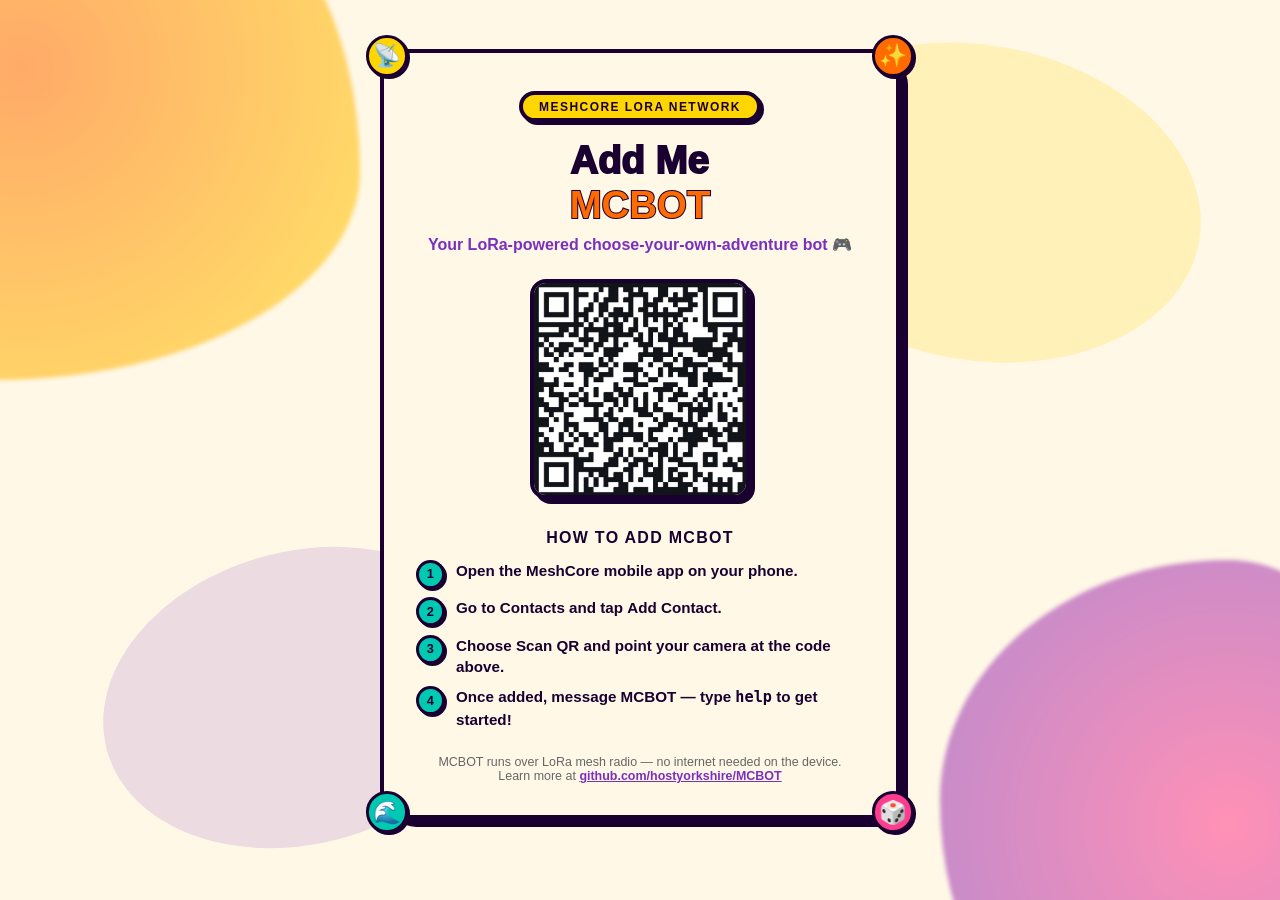
==== website/index.html @ 2d2a935d "Simplify MCBOT addition instructions Removed mobile tap-to-add link and related info." ====
<!DOCTYPE html>
<html lang="en">
<head>
  <meta charset="UTF-8" />
  <meta name="viewport" content="width=device-width, initial-scale=1.0" />
  <title>MCBOT – Add Me on MeshCore</title>
  <style>
    /* ── Reset ─────────────────────────────────────────────────── */
    *, *::before, *::after { box-sizing: border-box; margin: 0; padding: 0; }

    /* ── Colour palette (bold 70s lava-lamp) ───────────────────── */
    :root {
      --blob-orange:  #FF6B00;
      --blob-yellow:  #FFD600;
      --blob-pink:    #FF3C8E;
      --blob-teal:    #00C9B1;
      --blob-purple:  #7B2FBE;
      --ink:          #1A0030;
      --cream:        #FFF8E7;
      --outline:      4px solid var(--ink);
    }

    /* ── Page background + blob shapes ─────────────────────────── */
    body {
      min-height: 100vh;
      background-color: var(--cream);
      font-family: "Trebuchet MS", "Comic Sans MS", sans-serif;
      color: var(--ink);
      overflow-x: hidden;
      display: flex;
      flex-direction: column;
      align-items: center;
      justify-content: center;
      padding: 2rem 1rem 4rem;
      position: relative;
    }

    /* Background blob decorations */
    body::before,
    body::after {
      content: "";
      position: fixed;
      z-index: 0;
      border-radius: 60% 40% 70% 30% / 50% 60% 40% 50%;
      filter: blur(2px);
      opacity: 0.55;
    }
    body::before {
      width: 520px; height: 520px;
      background: radial-gradient(circle at 35% 40%, var(--blob-orange), var(--blob-yellow));
      top: -140px; left: -160px;
    }
    body::after {
      width: 480px; height: 480px;
      background: radial-gradient(circle at 60% 55%, var(--blob-pink), var(--blob-purple));
      bottom: -140px; right: -140px;
    }

    /* Extra mid-page blobs via SVG overlay */
    .blobs-bg {
      position: fixed;
      inset: 0;
      z-index: 0;
      pointer-events: none;
      overflow: hidden;
    }
    .blobs-bg svg { width: 100%; height: 100%; }

    /* ── Card ───────────────────────────────────────────────────── */
    .card {
      position: relative;
      z-index: 1;
      background: var(--cream);
      border: var(--outline);
      border-radius: 28px;
      box-shadow: 8px 8px 0 var(--ink);
      max-width: 520px;
      width: 100%;
      padding: 2.4rem 2rem 2rem;
      text-align: center;
    }

    /* ── Sticker badge (top label) ──────────────────────────────── */
    .badge {
      display: inline-block;
      background: var(--blob-yellow);
      border: var(--outline);
      border-radius: 50px;
      font-size: 0.75rem;
      font-weight: 800;
      letter-spacing: 0.12em;
      text-transform: uppercase;
      padding: 0.3rem 1rem;
      margin-bottom: 1rem;
      box-shadow: 3px 3px 0 var(--ink);
    }

    /* ── Heading ────────────────────────────────────────────────── */
    h1 {
      font-size: clamp(1.7rem, 5vw, 2.4rem);
      font-weight: 900;
      line-height: 1.15;
      margin-bottom: 0.5rem;
      /* thick text stroke for sticker look */
      -webkit-text-stroke: 2px var(--ink);
      paint-order: stroke fill;
    }
    h1 span { color: var(--blob-orange); }

    .tagline {
      font-size: 1rem;
      font-weight: 700;
      margin-bottom: 1.6rem;
      color: var(--blob-purple);
    }

    /* ── QR frame ───────────────────────────────────────────────── */
    .qr-wrapper {
      position: relative;
      display: inline-block;
      margin-bottom: 1.6rem;
    }

    .qr-img {
      display: block;
      width: 220px;
      height: 220px;
      border: var(--outline);
      border-radius: 16px;
      box-shadow: 5px 5px 0 var(--ink);
      background: white;
      /* shown when qr.png loads successfully */
    }

    /* Placeholder rendered when qr.png is missing */
    .qr-placeholder {
      display: none; /* shown via JS */
      width: 220px;
      height: 220px;
      border: var(--outline);
      border-radius: 16px;
      box-shadow: 5px 5px 0 var(--ink);
      background: white;
      align-items: center;
      justify-content: center;
      flex-direction: column;
      gap: 0.5rem;
      padding: 1rem;
    }
    .qr-placeholder svg {
      width: 140px;
      height: 140px;
    }
    .qr-placeholder p {
      font-size: 0.7rem;
      font-weight: 700;
      color: #888;
      text-align: center;
    }

    /* ── Steps ──────────────────────────────────────────────────── */
    .steps-heading {
      font-size: 1rem;
      font-weight: 900;
      text-transform: uppercase;
      letter-spacing: 0.08em;
      margin-bottom: 0.8rem;
    }

    ol.steps {
      list-style: none;
      text-align: left;
      display: flex;
      flex-direction: column;
      gap: 0.55rem;
      margin-bottom: 1.6rem;
    }
    ol.steps li {
      display: flex;
      align-items: flex-start;
      gap: 0.7rem;
      font-size: 0.95rem;
      font-weight: 600;
      line-height: 1.4;
    }
    ol.steps li .num {
      flex-shrink: 0;
      width: 1.8rem;
      height: 1.8rem;
      border: 3px solid var(--ink);
      border-radius: 50%;
      background: var(--blob-teal);
      display: flex;
      align-items: center;
      justify-content: center;
      font-size: 0.8rem;
      font-weight: 900;
      box-shadow: 2px 2px 0 var(--ink);
    }

    /* ── Info pill ──────────────────────────────────────────────── */
    .info-pill {
      display: inline-block;
      background: var(--blob-pink);
      color: white;
      border: var(--outline);
      border-radius: 50px;
      padding: 0.45rem 1.2rem;
      font-size: 0.82rem;
      font-weight: 800;
      box-shadow: 3px 3px 0 var(--ink);
      margin-bottom: 1.4rem;
      text-transform: uppercase;
      letter-spacing: 0.05em;
    }

    /* ── Tap link (mobile fallback below QR) ───────────────────── */
    .qr-tap-link {
      display: block;
      margin-top: -0.8rem;
      margin-bottom: 1.2rem;
      font-size: 0.78rem;
      font-weight: 700;
      color: var(--blob-purple);
      text-decoration: underline;
      overflow-wrap: anywhere;
    }

    /* ── Footer note ────────────────────────────────────────────── */
    .footer-note {
      font-size: 0.78rem;
      color: #666;
      margin-top: 0.6rem;
    }
    .footer-note a {
      color: var(--blob-purple);
      font-weight: 700;
      text-decoration: underline;
    }

    /* ── Decorative corner stickers ─────────────────────────────── */
    .sticker {
      position: absolute;
      border: 3px solid var(--ink);
      border-radius: 50%;
      font-size: 1.4rem;
      width: 2.6rem;
      height: 2.6rem;
      display: flex;
      align-items: center;
      justify-content: center;
      box-shadow: 2px 2px 0 var(--ink);
    }
    .sticker-tl { top: -1.1rem; left: -1.1rem; background: var(--blob-yellow); }
    .sticker-tr { top: -1.1rem; right: -1.1rem; background: var(--blob-orange); }
    .sticker-bl { bottom: -1.1rem; left: -1.1rem; background: var(--blob-teal); }
    .sticker-br { bottom: -1.1rem; right: -1.1rem; background: var(--blob-pink); }
  </style>
</head>
<body>

  <!-- ── Decorative blob SVG background ───────────────────────── -->
  <div class="blobs-bg" aria-hidden="true">
    <svg viewBox="0 0 1200 800" preserveAspectRatio="xMidYMid slice"
         xmlns="http://www.w3.org/2000/svg">
      <ellipse cx="600" cy="400" rx="220" ry="160"
               fill="#00C9B1" opacity="0.18"
               transform="rotate(25 600 400)" />
      <ellipse cx="300" cy="620" rx="180" ry="130"
               fill="#7B2FBE" opacity="0.14"
               transform="rotate(-15 300 620)" />
      <ellipse cx="900" cy="180" rx="200" ry="140"
               fill="#FFD600" opacity="0.2"
               transform="rotate(10 900 180)" />
    </svg>
  </div>

  <!-- ── Main card ─────────────────────────────────────────────── -->
  <main>
    <article class="card" aria-labelledby="page-title">

      <!-- Corner stickers -->
      <div class="sticker sticker-tl" aria-hidden="true">📡</div>
      <div class="sticker sticker-tr" aria-hidden="true">✨</div>
      <div class="sticker sticker-bl" aria-hidden="true">🌊</div>
      <div class="sticker sticker-br" aria-hidden="true">🎲</div>

      <!-- Badge -->
      <p class="badge">MeshCore LoRa Network</p>

      <!-- Heading -->
      <h1 id="page-title">Add Me<br><span>MCBOT</span></h1>
      <p class="tagline">Your LoRa-powered choose-your-own-adventure bot 🎮</p>

      <!-- QR code area -->
      <div class="qr-wrapper" role="img" aria-label="QR code to add MCBOT as a MeshCore contact">
        <!-- Real QR loaded from qr.png -->
        <img
          id="qr-image"
          class="qr-img"
          src="qr.png"
          alt="QR code for adding MCBOT on MeshCore"
          width="220"
          height="220"
        />
        <!-- Fallback placeholder shown when qr.png is absent -->
        <div id="qr-placeholder" class="qr-placeholder" aria-hidden="true">
          <!-- Minimal QR-style pattern as inline SVG -->
          <svg viewBox="0 0 21 21" xmlns="http://www.w3.org/2000/svg"
               shape-rendering="crispEdges" aria-hidden="true">
            <rect width="21" height="21" fill="white"/>
            <!-- Top-left finder -->
            <rect x="1" y="1" width="7" height="7" fill="#1A0030"/>
            <rect x="2" y="2" width="5" height="5" fill="white"/>
            <rect x="3" y="3" width="3" height="3" fill="#1A0030"/>
            <!-- Top-right finder -->
            <rect x="13" y="1" width="7" height="7" fill="#1A0030"/>
            <rect x="14" y="2" width="5" height="5" fill="white"/>
            <rect x="15" y="3" width="3" height="3" fill="#1A0030"/>
            <!-- Bottom-left finder -->
            <rect x="1" y="13" width="7" height="7" fill="#1A0030"/>
            <rect x="2" y="14" width="5" height="5" fill="white"/>
            <rect x="3" y="15" width="3" height="3" fill="#1A0030"/>
            <!-- Timing pattern -->
            <rect x="8" y="6" width="1" height="1" fill="#1A0030"/>
            <rect x="10" y="6" width="1" height="1" fill="#1A0030"/>
            <rect x="12" y="6" width="1" height="1" fill="#1A0030"/>
            <rect x="6" y="8" width="1" height="1" fill="#1A0030"/>
            <rect x="6" y="10" width="1" height="1" fill="#1A0030"/>
            <rect x="6" y="12" width="1" height="1" fill="#1A0030"/>
            <!-- Data dots -->
            <rect x="9"  y="9"  width="1" height="1" fill="#FF6B00"/>
            <rect x="11" y="9"  width="1" height="1" fill="#FF6B00"/>
            <rect x="13" y="9"  width="1" height="1" fill="#FF6B00"/>
            <rect x="9"  y="11" width="1" height="1" fill="#FF6B00"/>
            <rect x="11" y="11" width="1" height="1" fill="#FF6B00"/>
            <rect x="13" y="11" width="1" height="1" fill="#FF6B00"/>
            <rect x="9"  y="13" width="1" height="1" fill="#FF6B00"/>
            <rect x="11" y="13" width="1" height="1" fill="#FF6B00"/>
            <rect x="15" y="9"  width="1" height="1" fill="#FF6B00"/>
            <rect x="15" y="11" width="1" height="1" fill="#FF6B00"/>
            <rect x="15" y="13" width="1" height="1" fill="#FF6B00"/>
            <rect x="9"  y="15" width="1" height="1" fill="#FF6B00"/>
            <rect x="11" y="15" width="1" height="1" fill="#FF6B00"/>
          </svg>
          <p>Place your qr.png<br>here (see README)</p>
        </div>
      </div>

      <!-- How-to steps -->
      <h2 class="steps-heading">How to add MCBOT</h2>
      <ol class="steps" aria-label="Steps to add MCBOT on MeshCore">
        <li>
          <span class="num" aria-hidden="true">1</span>
          <span>Open the <strong>MeshCore</strong> mobile app on your phone.</span>
        </li>
        <li>
          <span class="num" aria-hidden="true">2</span>
          <span>Go to <strong>Contacts</strong> and tap <strong>Add Contact</strong>.</span>
        </li>
        <li>
          <span class="num" aria-hidden="true">3</span>
          <span>Choose <strong>Scan QR</strong> and point your camera at the code above.</span>
        </li>
        <li>
          <span class="num" aria-hidden="true">4</span>
          <span>Once added, message MCBOT — type <code>help</code> to get started!</span>
        </li>
      </ol>

      <p class="footer-note">
        MCBOT runs over LoRa mesh radio — no internet needed on the device.<br>
        Learn more at
        <a href="https://github.com/hostyorkshire/MCBOT" target="_blank" rel="noopener">
          github.com/hostyorkshire/MCBOT
        </a>
      </p>

    </article>
  </main>

  <script>
    // If qr.png fails to load, swap in the SVG placeholder.
    (function () {
      var img = document.getElementById("qr-image");
      var placeholder = document.getElementById("qr-placeholder");

      function showPlaceholder() {
        img.style.display = "none";
        placeholder.style.display = "flex";
        placeholder.removeAttribute("aria-hidden");
        // Update the wrapper's accessible label
        var wrapper = placeholder.closest("[role='img']");
        if (wrapper) {
          wrapper.setAttribute("aria-label",
            "QR code placeholder – place qr.png next to index.html to show the real QR code");
        }
      }

      img.addEventListener("error", showPlaceholder);

      // Also handle the case where the browser cached a broken image
      if (img.complete && img.naturalWidth === 0) {
        showPlaceholder();
      }
    }());
  </script>

</body>
</html>
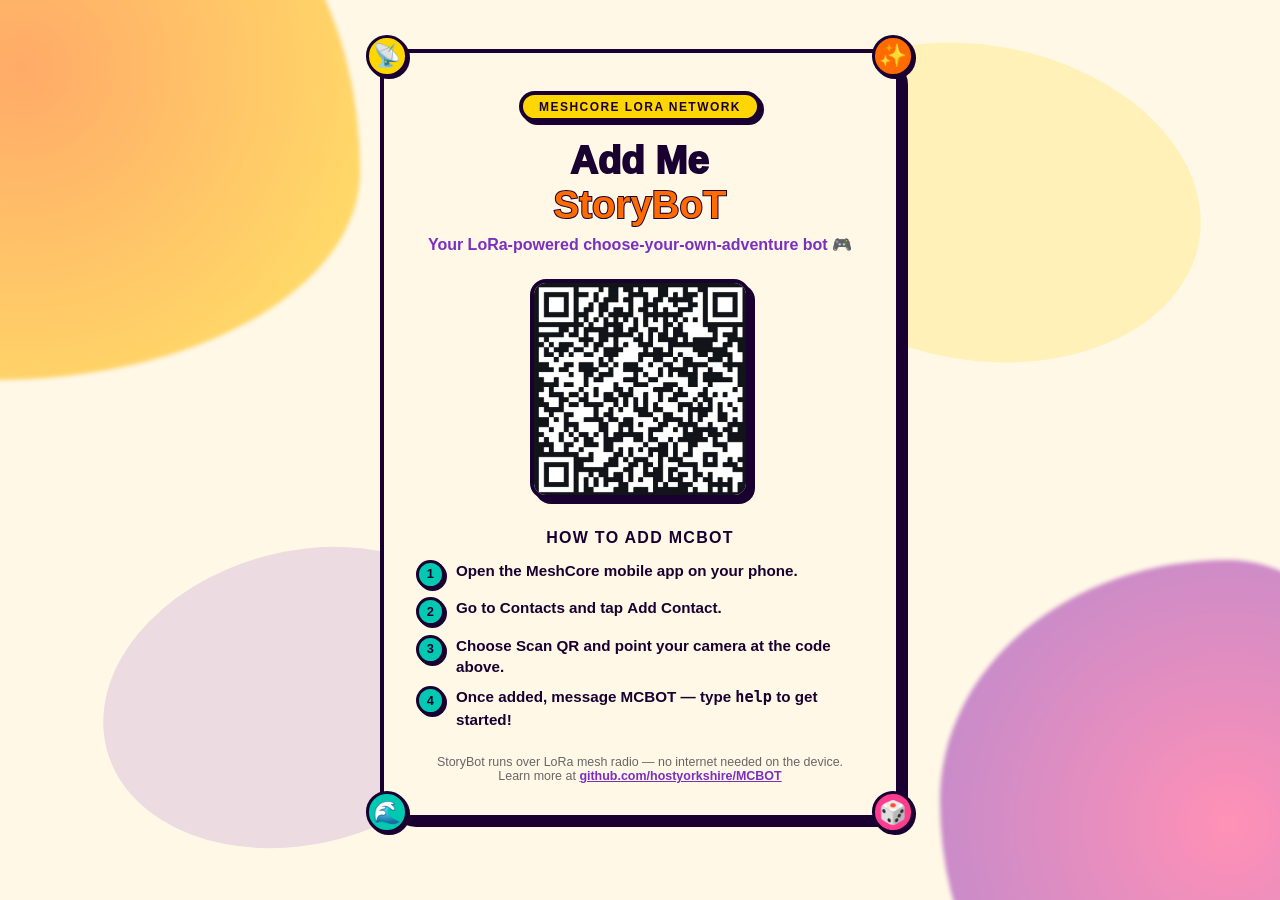
==== commit f9a91eaf: "Rename MCBOT to StoryBoT in index.html" ====
--- a/website/index.html
+++ b/website/index.html
@@ -3,7 +3,7 @@
 <head>
   <meta charset="UTF-8" />
   <meta name="viewport" content="width=device-width, initial-scale=1.0" />
-  <title>MCBOT – Add Me on MeshCore</title>
+  <title>Story BoT – Add Me on MeshCore</title>
   <style>
     /* ── Reset ─────────────────────────────────────────────────── */
     *, *::before, *::after { box-sizing: border-box; margin: 0; padding: 0; }
@@ -289,17 +289,17 @@
       <p class="badge">MeshCore LoRa Network</p>
 
       <!-- Heading -->
-      <h1 id="page-title">Add Me<br><span>MCBOT</span></h1>
+      <h1 id="page-title">Add Me<br><span>StoryBoT</span></h1>
       <p class="tagline">Your LoRa-powered choose-your-own-adventure bot 🎮</p>
 
       <!-- QR code area -->
-      <div class="qr-wrapper" role="img" aria-label="QR code to add MCBOT as a MeshCore contact">
+      <div class="qr-wrapper" role="img" aria-label="QR code to add StoryBoT as a MeshCore contact">
         <!-- Real QR loaded from qr.png -->
         <img
           id="qr-image"
           class="qr-img"
           src="qr.png"
-          alt="QR code for adding MCBOT on MeshCore"
+          alt="QR code for adding StoryBoT on MeshCore"
           width="220"
           height="220"
         />
@@ -369,7 +369,7 @@
       </ol>
 
       <p class="footer-note">
-        MCBOT runs over LoRa mesh radio — no internet needed on the device.<br>
+        StoryBot runs over LoRa mesh radio — no internet needed on the device.<br>
         Learn more at
         <a href="https://github.com/hostyorkshire/MCBOT" target="_blank" rel="noopener">
           github.com/hostyorkshire/MCBOT
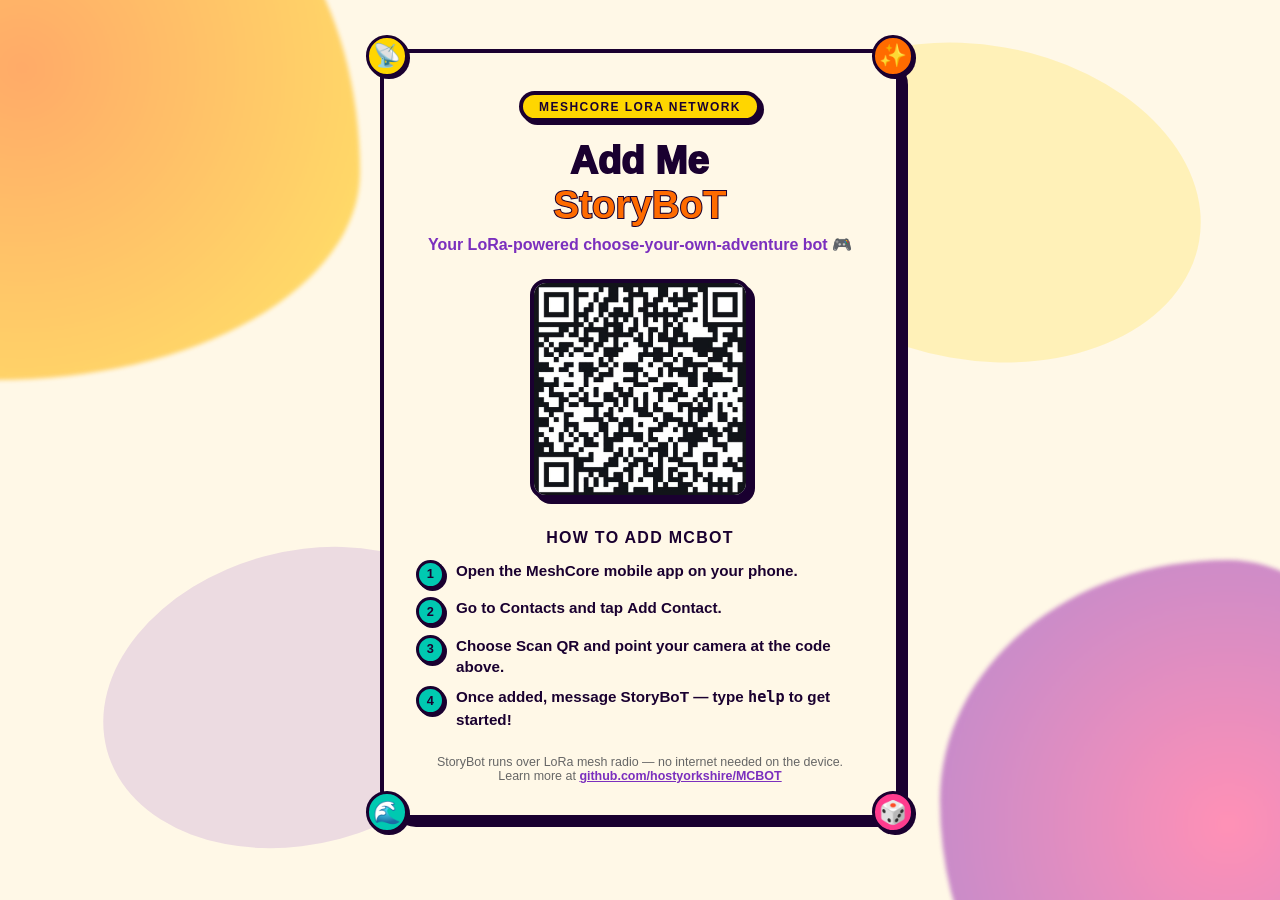
==== commit 6d2385b1: "Update bot name from MCBOT to StoryBoT" ====
--- a/website/index.html
+++ b/website/index.html
@@ -364,7 +364,7 @@
         </li>
         <li>
           <span class="num" aria-hidden="true">4</span>
-          <span>Once added, message MCBOT — type <code>help</code> to get started!</span>
+          <span>Once added, message StoryBoT — type <code>help</code> to get started!</span>
         </li>
       </ol>
 
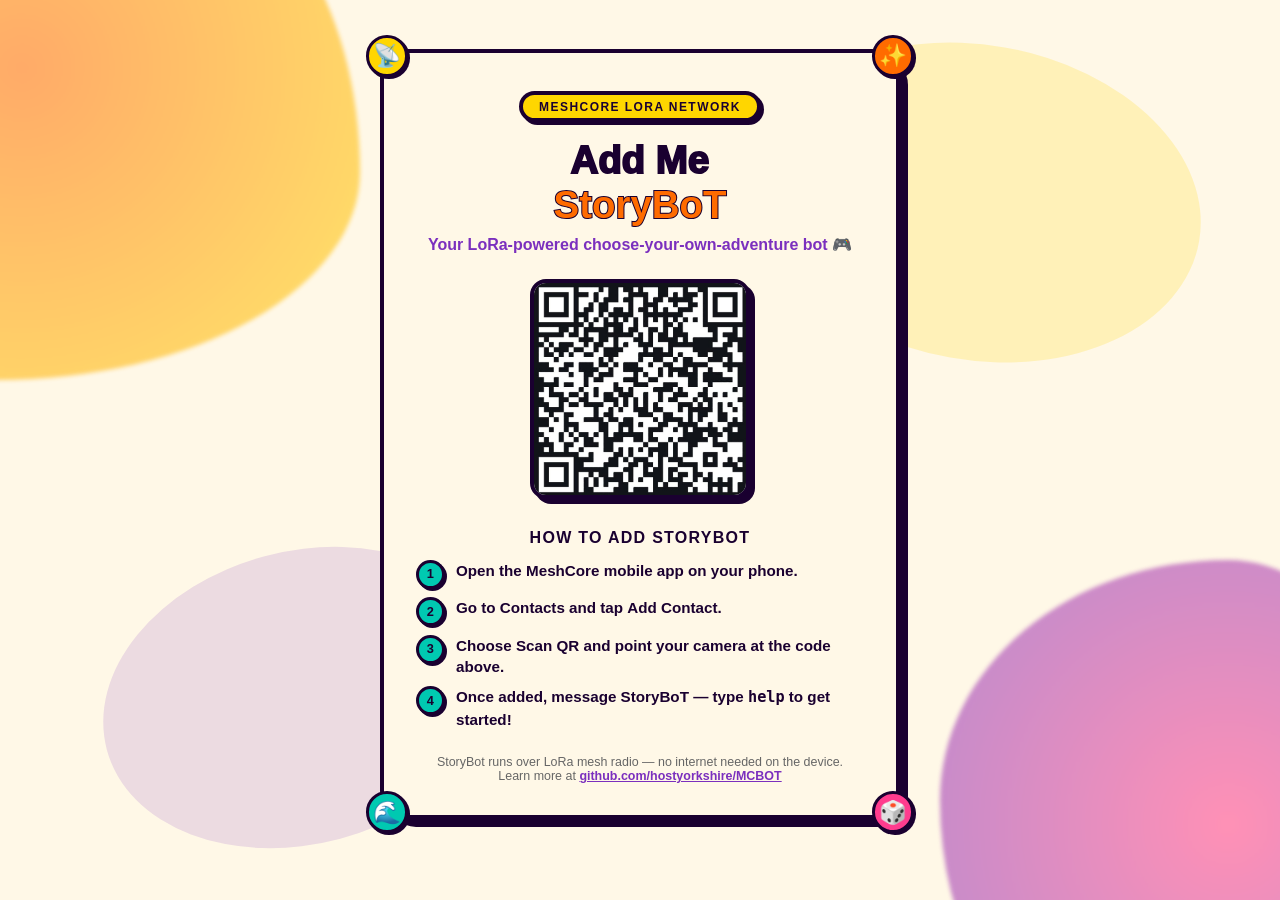
==== commit 37da5fdb: "Update heading from MCBOT to StoryBoT" ====
--- a/website/index.html
+++ b/website/index.html
@@ -348,7 +348,7 @@
       </div>
 
       <!-- How-to steps -->
-      <h2 class="steps-heading">How to add MCBOT</h2>
+      <h2 class="steps-heading">How to add StoryBoT</h2>
       <ol class="steps" aria-label="Steps to add MCBOT on MeshCore">
         <li>
           <span class="num" aria-hidden="true">1</span>
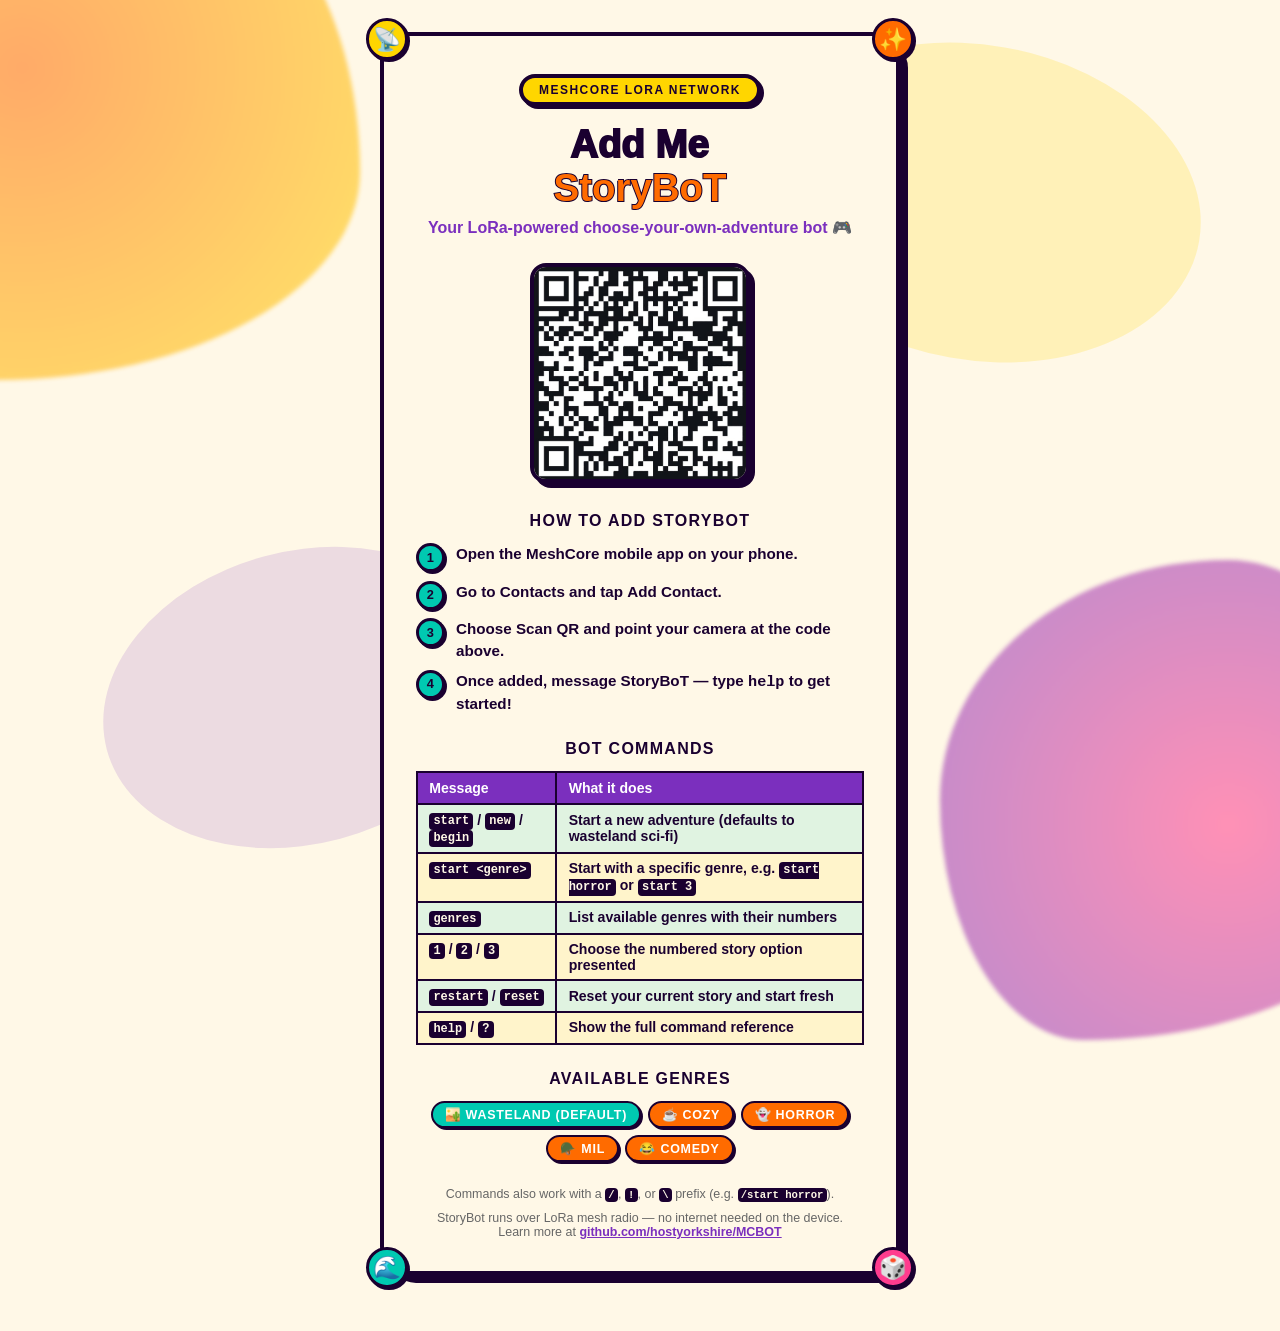
==== commit 90dbda0c: "Add bot commands and available genres section to website Co-authored-by: hostyorkshire <30184375+hos" ====
--- a/website/index.html
+++ b/website/index.html
@@ -129,33 +129,6 @@
       border-radius: 16px;
       box-shadow: 5px 5px 0 var(--ink);
       background: white;
-      /* shown when qr.png loads successfully */
-    }
-
-    /* Placeholder rendered when qr.png is missing */
-    .qr-placeholder {
-      display: none; /* shown via JS */
-      width: 220px;
-      height: 220px;
-      border: var(--outline);
-      border-radius: 16px;
-      box-shadow: 5px 5px 0 var(--ink);
-      background: white;
-      align-items: center;
-      justify-content: center;
-      flex-direction: column;
-      gap: 0.5rem;
-      padding: 1rem;
-    }
-    .qr-placeholder svg {
-      width: 140px;
-      height: 140px;
-    }
-    .qr-placeholder p {
-      font-size: 0.7rem;
-      font-weight: 700;
-      color: #888;
-      text-align: center;
     }
 
     /* ── Steps ──────────────────────────────────────────────────── */
@@ -224,6 +197,82 @@
       color: var(--blob-purple);
       text-decoration: underline;
       overflow-wrap: anywhere;
+    }
+
+    /* ── Commands section ───────────────────────────────────────── */
+    .commands-heading {
+      font-size: 1rem;
+      font-weight: 900;
+      text-transform: uppercase;
+      letter-spacing: 0.08em;
+      margin-bottom: 0.8rem;
+    }
+
+    .commands-table {
+      width: 100%;
+      border-collapse: collapse;
+      text-align: left;
+      margin-bottom: 1.6rem;
+      font-size: 0.88rem;
+    }
+    .commands-table th {
+      background: var(--blob-purple);
+      color: white;
+      padding: 0.45rem 0.7rem;
+      font-weight: 900;
+      border: 2px solid var(--ink);
+    }
+    .commands-table td {
+      padding: 0.4rem 0.7rem;
+      border: 2px solid var(--ink);
+      font-weight: 600;
+      vertical-align: top;
+    }
+    .commands-table tr:nth-child(odd) td {
+      background: rgba(0, 201, 177, 0.12);
+    }
+    .commands-table tr:nth-child(even) td {
+      background: rgba(255, 214, 0, 0.12);
+    }
+    .commands-table code {
+      background: var(--ink);
+      color: var(--cream);
+      border-radius: 4px;
+      padding: 0.1em 0.35em;
+      font-size: 0.85em;
+      font-weight: 700;
+    }
+
+    .genres-pill {
+      display: flex;
+      flex-wrap: wrap;
+      gap: 0.4rem;
+      justify-content: center;
+      margin-bottom: 1.6rem;
+    }
+    .genre-tag {
+      background: var(--blob-orange);
+      color: white;
+      border: 2px solid var(--ink);
+      border-radius: 50px;
+      padding: 0.25rem 0.75rem;
+      font-size: 0.78rem;
+      font-weight: 800;
+      box-shadow: 2px 2px 0 var(--ink);
+      text-transform: uppercase;
+      letter-spacing: 0.06em;
+    }
+    .genre-tag.default {
+      background: var(--blob-teal);
+    }
+
+    .inline-code {
+      background: var(--ink);
+      color: var(--cream);
+      border-radius: 4px;
+      padding: 0.1em 0.3em;
+      font-size: 0.85em;
+      font-weight: 700;
     }
 
     /* ── Footer note ────────────────────────────────────────────── */
@@ -294,7 +343,6 @@
 
       <!-- QR code area -->
       <div class="qr-wrapper" role="img" aria-label="QR code to add StoryBoT as a MeshCore contact">
-        <!-- Real QR loaded from qr.png -->
         <img
           id="qr-image"
           class="qr-img"
@@ -303,48 +351,6 @@
           width="220"
           height="220"
         />
-        <!-- Fallback placeholder shown when qr.png is absent -->
-        <div id="qr-placeholder" class="qr-placeholder" aria-hidden="true">
-          <!-- Minimal QR-style pattern as inline SVG -->
-          <svg viewBox="0 0 21 21" xmlns="http://www.w3.org/2000/svg"
-               shape-rendering="crispEdges" aria-hidden="true">
-            <rect width="21" height="21" fill="white"/>
-            <!-- Top-left finder -->
-            <rect x="1" y="1" width="7" height="7" fill="#1A0030"/>
-            <rect x="2" y="2" width="5" height="5" fill="white"/>
-            <rect x="3" y="3" width="3" height="3" fill="#1A0030"/>
-            <!-- Top-right finder -->
-            <rect x="13" y="1" width="7" height="7" fill="#1A0030"/>
-            <rect x="14" y="2" width="5" height="5" fill="white"/>
-            <rect x="15" y="3" width="3" height="3" fill="#1A0030"/>
-            <!-- Bottom-left finder -->
-            <rect x="1" y="13" width="7" height="7" fill="#1A0030"/>
-            <rect x="2" y="14" width="5" height="5" fill="white"/>
-            <rect x="3" y="15" width="3" height="3" fill="#1A0030"/>
-            <!-- Timing pattern -->
-            <rect x="8" y="6" width="1" height="1" fill="#1A0030"/>
-            <rect x="10" y="6" width="1" height="1" fill="#1A0030"/>
-            <rect x="12" y="6" width="1" height="1" fill="#1A0030"/>
-            <rect x="6" y="8" width="1" height="1" fill="#1A0030"/>
-            <rect x="6" y="10" width="1" height="1" fill="#1A0030"/>
-            <rect x="6" y="12" width="1" height="1" fill="#1A0030"/>
-            <!-- Data dots -->
-            <rect x="9"  y="9"  width="1" height="1" fill="#FF6B00"/>
-            <rect x="11" y="9"  width="1" height="1" fill="#FF6B00"/>
-            <rect x="13" y="9"  width="1" height="1" fill="#FF6B00"/>
-            <rect x="9"  y="11" width="1" height="1" fill="#FF6B00"/>
-            <rect x="11" y="11" width="1" height="1" fill="#FF6B00"/>
-            <rect x="13" y="11" width="1" height="1" fill="#FF6B00"/>
-            <rect x="9"  y="13" width="1" height="1" fill="#FF6B00"/>
-            <rect x="11" y="13" width="1" height="1" fill="#FF6B00"/>
-            <rect x="15" y="9"  width="1" height="1" fill="#FF6B00"/>
-            <rect x="15" y="11" width="1" height="1" fill="#FF6B00"/>
-            <rect x="15" y="13" width="1" height="1" fill="#FF6B00"/>
-            <rect x="9"  y="15" width="1" height="1" fill="#FF6B00"/>
-            <rect x="11" y="15" width="1" height="1" fill="#FF6B00"/>
-          </svg>
-          <p>Place your qr.png<br>here (see README)</p>
-        </div>
       </div>
 
       <!-- How-to steps -->
@@ -368,6 +374,59 @@
         </li>
       </ol>
 
+      <!-- Bot commands reference -->
+      <h2 class="commands-heading">Bot Commands</h2>
+      <table class="commands-table" aria-label="Bot command reference">
+        <thead>
+          <tr>
+            <th scope="col">Message</th>
+            <th scope="col">What it does</th>
+          </tr>
+        </thead>
+        <tbody>
+          <tr>
+            <td><code>start</code> / <code>new</code> / <code>begin</code></td>
+            <td>Start a new adventure (defaults to wasteland sci-fi)</td>
+          </tr>
+          <tr>
+            <td><code>start &lt;genre&gt;</code></td>
+            <td>Start with a specific genre, e.g. <code>start horror</code> or <code>start 3</code></td>
+          </tr>
+          <tr>
+            <td><code>genres</code></td>
+            <td>List available genres with their numbers</td>
+          </tr>
+          <tr>
+            <td><code>1</code> / <code>2</code> / <code>3</code></td>
+            <td>Choose the numbered story option presented</td>
+          </tr>
+          <tr>
+            <td><code>restart</code> / <code>reset</code></td>
+            <td>Reset your current story and start fresh</td>
+          </tr>
+          <tr>
+            <td><code>help</code> / <code>?</code></td>
+            <td>Show the full command reference</td>
+          </tr>
+        </tbody>
+      </table>
+
+      <!-- Available genres -->
+      <h2 class="commands-heading">Available Genres</h2>
+      <div class="genres-pill" aria-label="Available story genres">
+        <span class="genre-tag default">🏜️ wasteland (default)</span>
+        <span class="genre-tag">☕ cozy</span>
+        <span class="genre-tag">👻 horror</span>
+        <span class="genre-tag">🪖 mil</span>
+        <span class="genre-tag">😂 comedy</span>
+      </div>
+
+      <p class="footer-note">
+        Commands also work with a <code class="inline-code">/</code>,
+        <code class="inline-code">!</code>, or
+        <code class="inline-code">\</code> prefix (e.g. <code class="inline-code">/start horror</code>).
+      </p>
+
       <p class="footer-note">
         StoryBot runs over LoRa mesh radio — no internet needed on the device.<br>
         Learn more at
@@ -379,32 +438,5 @@
     </article>
   </main>
 
-  <script>
-    // If qr.png fails to load, swap in the SVG placeholder.
-    (function () {
-      var img = document.getElementById("qr-image");
-      var placeholder = document.getElementById("qr-placeholder");
-
-      function showPlaceholder() {
-        img.style.display = "none";
-        placeholder.style.display = "flex";
-        placeholder.removeAttribute("aria-hidden");
-        // Update the wrapper's accessible label
-        var wrapper = placeholder.closest("[role='img']");
-        if (wrapper) {
-          wrapper.setAttribute("aria-label",
-            "QR code placeholder – place qr.png next to index.html to show the real QR code");
-        }
-      }
-
-      img.addEventListener("error", showPlaceholder);
-
-      // Also handle the case where the browser cached a broken image
-      if (img.complete && img.naturalWidth === 0) {
-        showPlaceholder();
-      }
-    }());
-  </script>
-
 </body>
 </html>
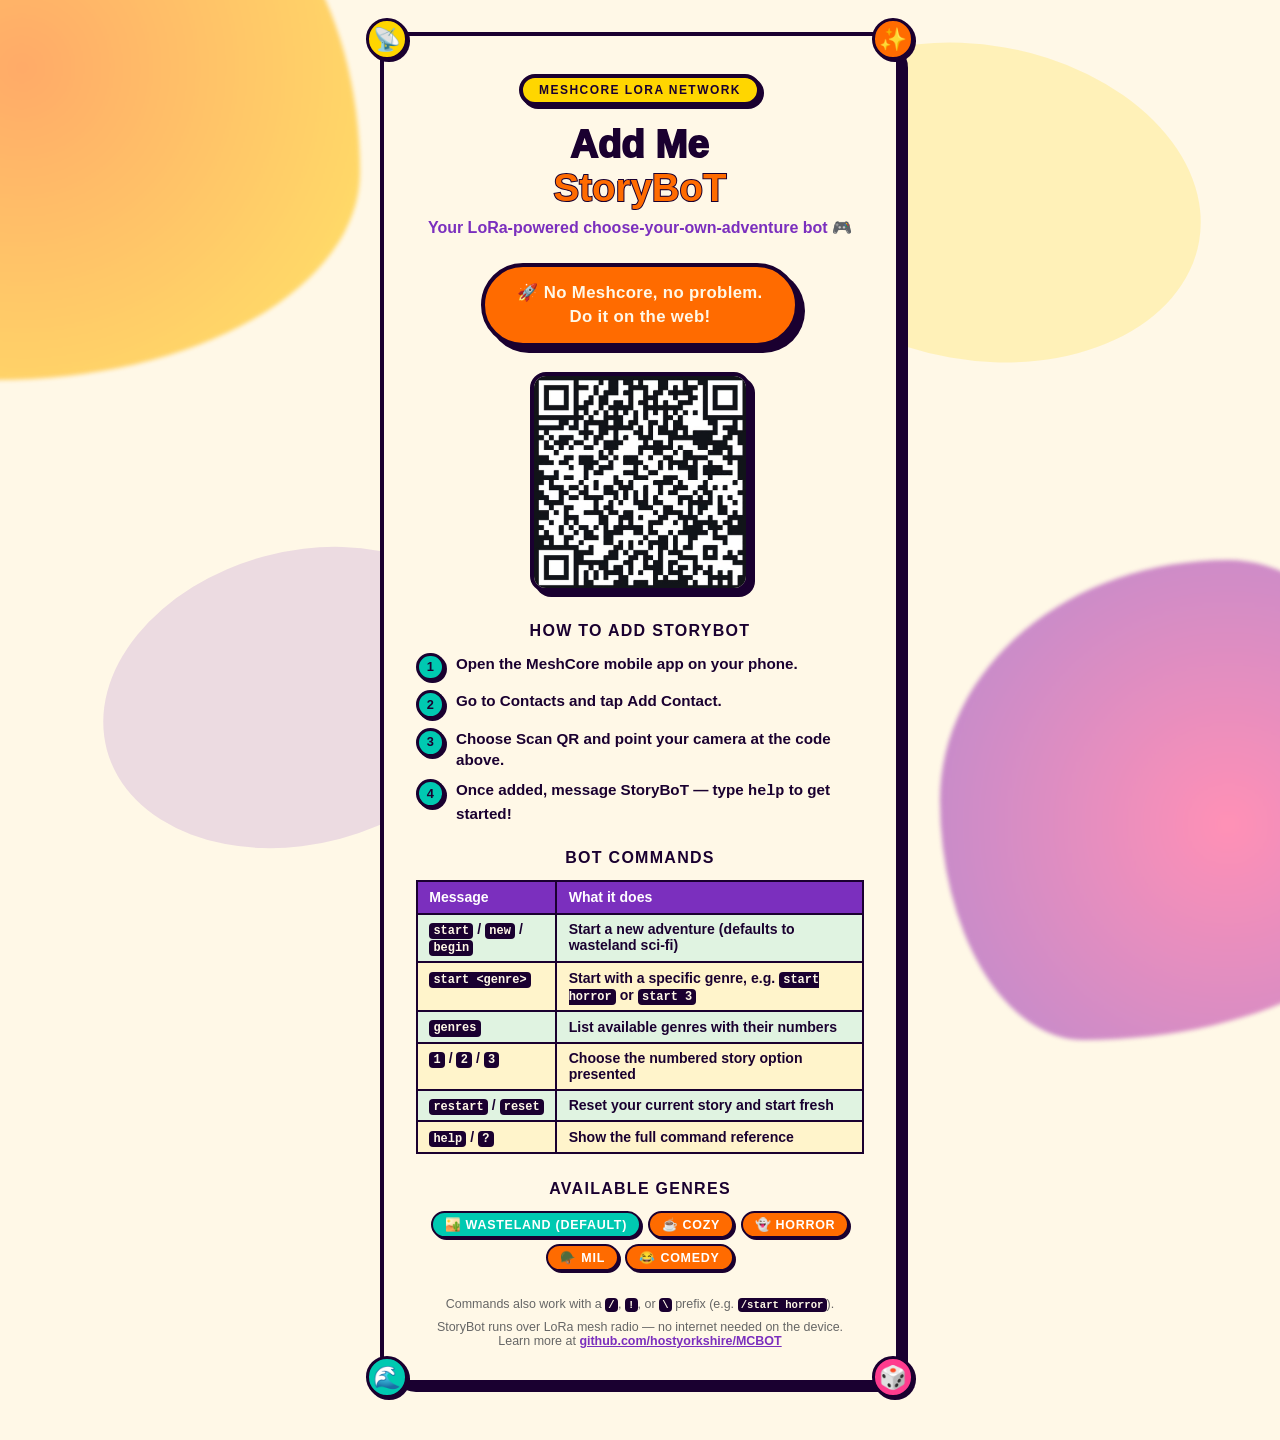
==== commit de4b1328: "Add web chat button, set production API base, update deployment docs Co-authored-by: hostyorkshire <" ====
--- a/website/index.html
+++ b/website/index.html
@@ -185,6 +185,31 @@
       margin-bottom: 1.4rem;
       text-transform: uppercase;
       letter-spacing: 0.05em;
+    }
+
+    /* ── Web chat button ────────────────────────────────────────── */
+    .btn-web-chat {
+      display: inline-block;
+      background: var(--blob-orange);
+      color: var(--cream);
+      border: var(--outline);
+      border-radius: 50px;
+      padding: 0.9rem 2rem;
+      font-size: 1.05rem;
+      font-family: inherit;
+      font-weight: 900;
+      cursor: pointer;
+      box-shadow: 6px 6px 0 var(--ink);
+      text-decoration: none;
+      margin-bottom: 1.6rem;
+      transition: transform 80ms, box-shadow 80ms;
+      letter-spacing: 0.02em;
+      line-height: 1.4;
+    }
+    .btn-web-chat:hover,
+    .btn-web-chat:focus {
+      transform: translate(3px, 3px);
+      box-shadow: 3px 3px 0 var(--ink);
     }
 
     /* ── Tap link (mobile fallback below QR) ───────────────────── */
@@ -340,6 +365,11 @@
       <!-- Heading -->
       <h1 id="page-title">Add Me<br><span>StoryBoT</span></h1>
       <p class="tagline">Your LoRa-powered choose-your-own-adventure bot 🎮</p>
+
+      <!-- Web chat call-to-action -->
+      <a href="chat.html" class="btn-web-chat">
+        🚀 No Meshcore, no problem.<br>Do it on the web!
+      </a>
 
       <!-- QR code area -->
       <div class="qr-wrapper" role="img" aria-label="QR code to add StoryBoT as a MeshCore contact">
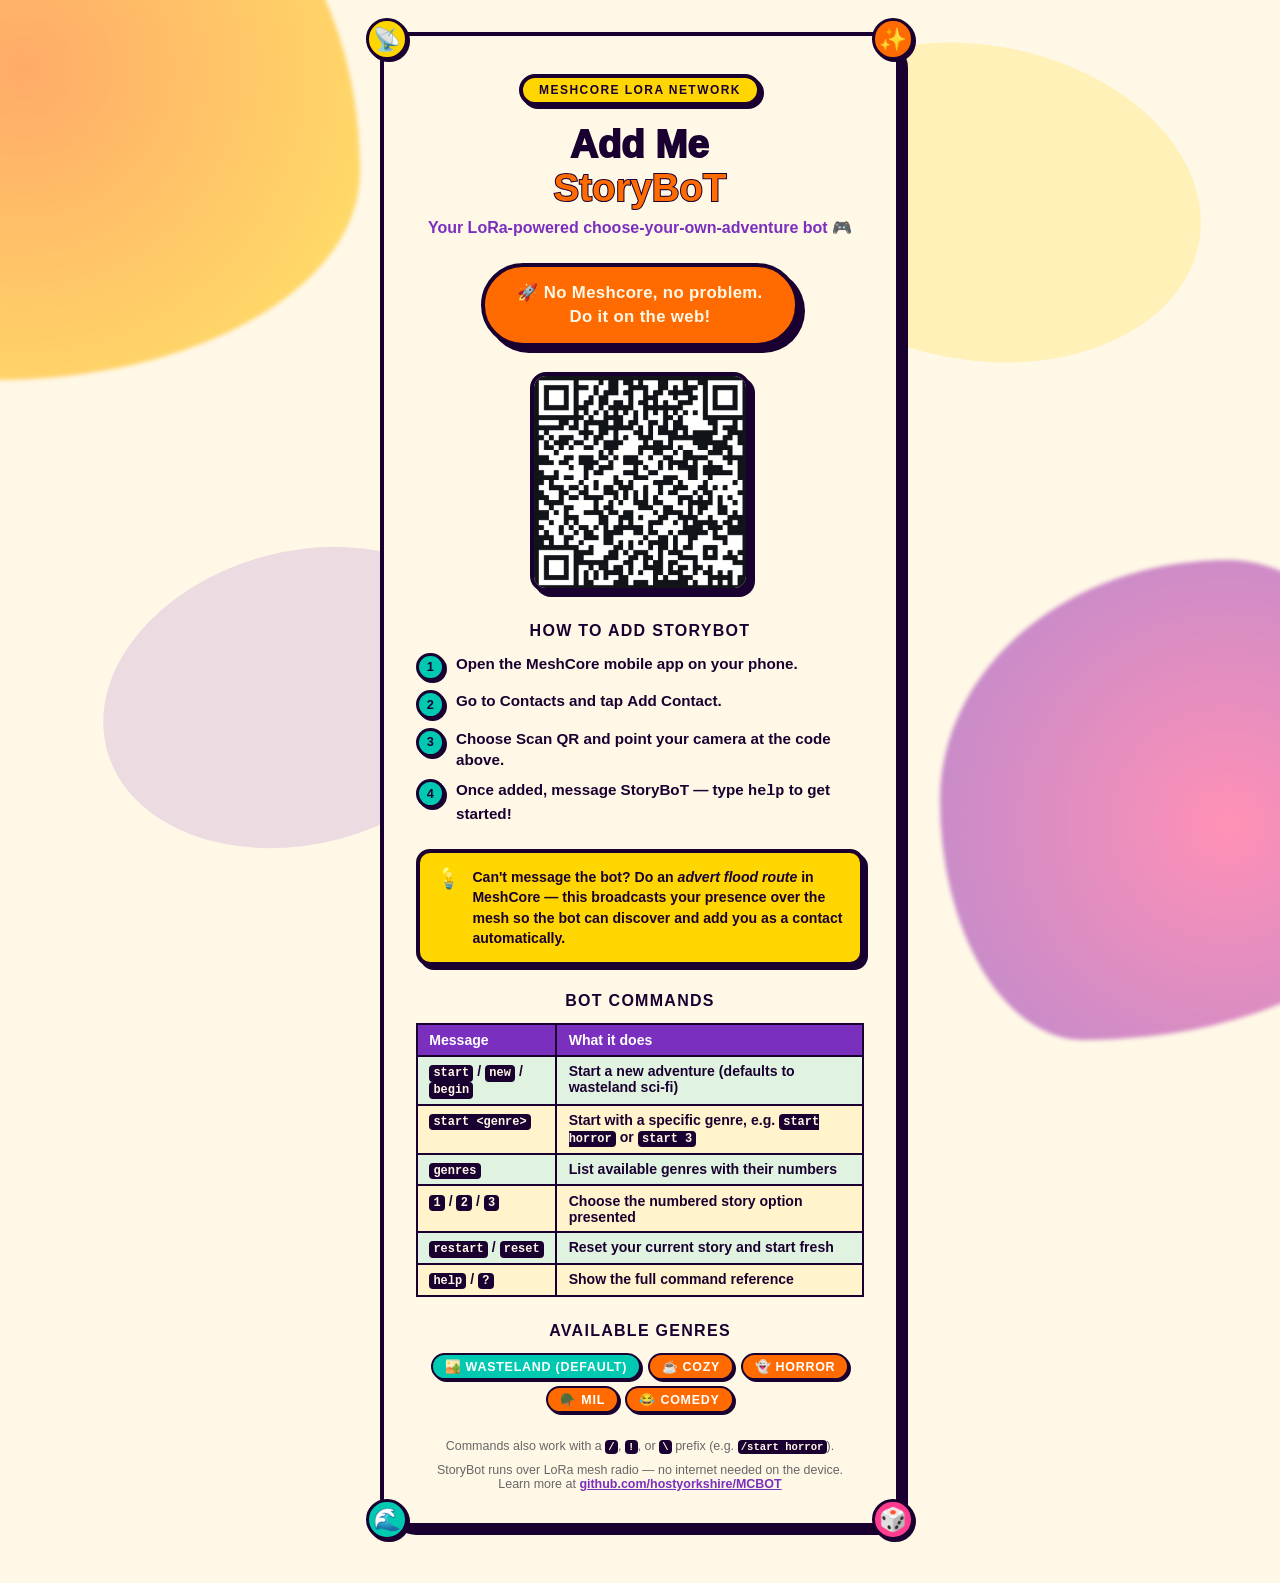
==== commit bf427c50: "Add advert flood route tip to website front page Co-authored-by: hostyorkshire <30184375+hostyorkshi" ====
--- a/website/index.html
+++ b/website/index.html
@@ -298,6 +298,29 @@
       padding: 0.1em 0.3em;
       font-size: 0.85em;
       font-weight: 700;
+    }
+
+    /* ── Tip note ───────────────────────────────────────────────── */
+    .tip-note {
+      display: flex;
+      align-items: flex-start;
+      gap: 0.65rem;
+      background: var(--blob-yellow);
+      border: var(--outline);
+      border-radius: 14px;
+      box-shadow: 4px 4px 0 var(--ink);
+      padding: 0.85rem 1rem;
+      margin-bottom: 1.6rem;
+      text-align: left;
+      font-size: 0.88rem;
+      font-weight: 700;
+      line-height: 1.45;
+    }
+    .tip-note .tip-icon {
+      flex-shrink: 0;
+      font-size: 1.3rem;
+      line-height: 1;
+      margin-top: 0.05rem;
     }
 
     /* ── Footer note ────────────────────────────────────────────── */
@@ -404,6 +427,15 @@
         </li>
       </ol>
 
+      <!-- Advert flood tip -->
+      <div class="tip-note" role="note" aria-label="Tip: if you cannot message the bot">
+        <span class="tip-icon" aria-hidden="true">💡</span>
+        <span>
+          <strong>Can't message the bot?</strong> Do an <em>advert flood route</em> in MeshCore
+          — this broadcasts your presence over the mesh so the bot can discover and add you as a contact automatically.
+        </span>
+      </div>
+
       <!-- Bot commands reference -->
       <h2 class="commands-heading">Bot Commands</h2>
       <table class="commands-table" aria-label="Bot command reference">
